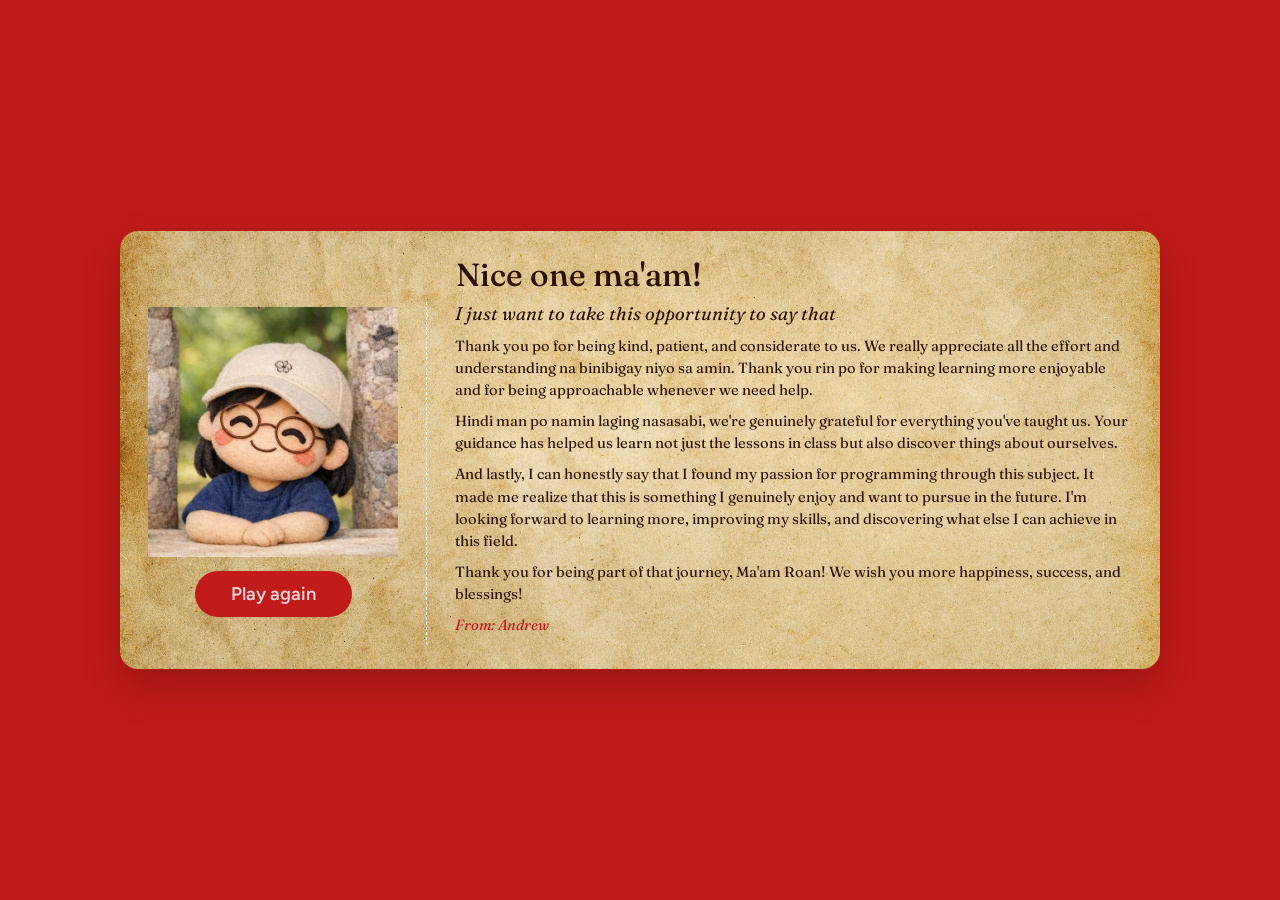
==== message.html @ 349ca29d "PUSH" ====
<!doctype html>
<html lang="en">
<head>
    <meta charset="utf-8">
    <meta name="viewport" content="width=device-width, initial-scale=1, viewport-fit=cover">
    <title>ECARD</title>
    <link href="https://fonts.googleapis.com/css2?family=Fraunces:ital,opsz,wght@0,9..144,500;1,9..144,400&family=Figtree:wght@400;600&display=swap" rel="stylesheet">
    <link rel="stylesheet" href="style.css">
</head>
<body>
    <video class="bg-video" src="videos/bg.mp4" autoplay muted loop playsinline></video>

    <!-- PAGE 3 of 3: the message -->
    <main class="card wide">
        <div id="game">
            <h1 id="title"></h1>

            <div class="board done" id="board">
                <div class="photo" id="photo"></div>
            </div>

            <div class="tools" id="tools">
                <a class="btn" href="puzzle.html">Play again</a>
            </div>

            <section class="msg show" id="msg">
                <h2 id="mTitle"></h2>
                <div id="mBody"></div>
                <p class="from" id="mFrom"></p>
            </section>
        </div>
    </main>

    <script src="card.js"></script>
    <script src="message.js"></script>
</body>
</html>
---- style.css ----
/* colors used across the page */
:root {
  --bg: #c01a1a;
  --card: #cd952e;
  --ink: #ffffffd1;
  --muted: #000000;
  --accent: #c01a1a;
  --line: #ffffff;
}

* {
  box-sizing: border-box;
}

body {
  margin: 0;
  min-height: 100vh;
  padding: 24px 16px;
  display: grid;
  place-items: center;
  background: var(--bg);
  color: var(--ink);
  font-family: "Figtree", sans-serif;
}

/* the card in the middle */
.card {
  width: 100%;
  max-width: 340px;
  padding: 28px 24px;
  /* card color on top of the picture (the 0.75 controls how much of the picture shows) */
  background: url("images/gold.jpg") center / cover,
    var(--card);
  color: #2b1200;
  border-radius: 18px;
  box-shadow: 0 18px 40px rgba(0, 0, 0, 0.18);
  text-align: center;
}

.card.wide .board {
  margin-top: 52px;
}


h1 {
  margin: 0 0 8px;
  font-family: "Fraunces", serif;
  font-weight: 500;
  font-size: 2rem;
}

.sub {
  margin: 0 0 20px;
  color: var(--muted);
}

/* "click me" screen */
.gift {
  font-size: 5.5rem;
  margin-bottom: 12px;
  animation: bounce 1.6s ease-in-out infinite;
}

.click-btn {
  padding: 12px 32px;
  font-size: 1.0rem;
  font-weight: 600;
  color: white;
  background: var(--accent);
  border: 0;
  border-radius: 999px;
  cursor: pointer;
  transition: ease 0.2s;
}

.click-btn:hover {
  filter: brightness(1.5);
  transform: scale(1.06);
}

/* puzzle */
.board {
  display: grid;
  grid-template-columns: repeat(3, 1fr);
  gap: 5px;
  aspect-ratio: 1;
  transition: gap 0.8s;
}

.tile {
  padding: 0;
  border: 0;
  border-radius: 8px;
  background-color: var(--line);
  background-size: 300% 300%;
  cursor: pointer;
}

.tile:hover {
  transform: scale(0.97);
}

.tile.sel {
  outline: 3px solid var(--accent);
  outline-offset: -3px;
}

.tile.ok {
  cursor: default;
}

/* when solved, the gap disappears */
.board.done {
  gap: 0;
}

.board.done .tile {
  border-radius: 0;
  transform: none;
}

.status {
  min-height: 1.4em;
  margin: 14px 0;
  color: var(--muted);
}

.btn {
  padding: 12px 36px;
  font-size: 1.15rem;
  font-weight: 600;
  color: var(--ink);
  background: var(--bg);
  border-radius: 999px;
  border: none;
  cursor: pointer;
  transition: ease 0.2s;
}

.btn:hover {
  filter: brightness(1.5);
  transform: scale(1.06);
}

/* the message that appears after solving */
.msg {
  display: none;
  margin-top: 22px;
  padding-top: 20px;
  border-top: 1.5px dashed var(--line);
  text-align: left;
  font-family: "Fraunces", serif;
  animation: rise 0.9s;
}

.msg.show {
  display: block;
}

.msg h2 {
  margin: 0 0 10px;
  font-weight: 400;
  font-style: italic;
}

.msg p {
  margin: 0 0 14px;
  font-size: 1.08rem;
  line-height: 1.65;
}

.msg .from {
  margin: 0;
  font-style: italic;
  color: var(--bg);
}

/* animations */
@keyframes rise {
  from {
    opacity: 0;
    transform: translateY(14px);
  }
}

@keyframes bounce {
  50% {
    transform: translateY(-10px);
  }
}

/* wide layout after solving: puzzle on the left, message on the right */
.card {
  transition: max-width 0.5s;
}

@media (min-width: 700px) {
  .card.wide {
    max-width: 1040px;
    padding: 24px 28px;
  }

  .card.wide #game {
    display: grid;
    grid-template-columns: 250px 1fr;
    grid-template-areas:
      "board title"
      "board msg"
      "tools msg";
    grid-template-rows: auto auto 1fr;
    column-gap: 28px;
  }

  .card.wide #title {
    grid-area: title;
    align-self: end;
    padding-left: 29.5px;
    text-align: left;
  }

  .card.wide #board {
    grid-area: board;
  }

  .card.wide #status {
    grid-area: status;
  }

  .card.wide #tools {
    grid-area: tools;
    align-self: start;
    margin-top: 14px;
  }

  .card.wide .msg h2 {
    font-size: 1.15rem;
  }

  .card.wide .msg p {
    font-size: 0.92rem;
    line-height: 1.5;
    margin-bottom: 9px;
  }

  .card.wide .msg {
    grid-area: msg;
    align-self: start;
    margin: 0;
    padding: 0 0 0 28px;
    border-top: 0;
    font-size: 0.92rem;
    border-left: 1.5px dashed var(--line);
  }
}

/* small screens: shrink the puzzle so less scrolling is needed */
@media (max-width: 699px) {
  .card.wide {
    max-width: 100%;
    padding: 16px 16px;
  }

  .card.wide h1 {
    font-size: 1.3rem;
    margin-bottom: 6px;
  }

  .card.wide .board {
    max-width: 110px;
    margin: 0 auto;
  }

  .card.wide .tools .btn {
    padding: 6px 20px;
    font-size: 0.85rem;
  }

  .card.wide .msg {
    margin-top: 12px;
    padding-top: 12px;
  }

  .card.wide .msg h2 {
    font-size: 0.95rem;
    margin-bottom: 6px;
  }

  .card.wide .msg p {
    font-size: 0.8rem;
    line-height: 1.4;
    margin-bottom: 8px;
  }
}

/* video background */
.bg-video {
  position: fixed;
  inset: 0;
  width: 100%;
  height: 100%;
  object-fit: cover;   /* fills the screen without stretching */
  filter: brightness(0.7);   /* darkens the video a little; remove this line if you don't want it*/
  z-index: -1;         /* keeps it behind the card */
}

/* extras for the 3-page version */
a.click-btn,
a.btn {
  display: inline-block;
  text-decoration: none;
}

.board .photo {
  grid-column: 1 / -1;
  grid-row: 1 / -1;
  background-size: cover;
  background-position: center;
}
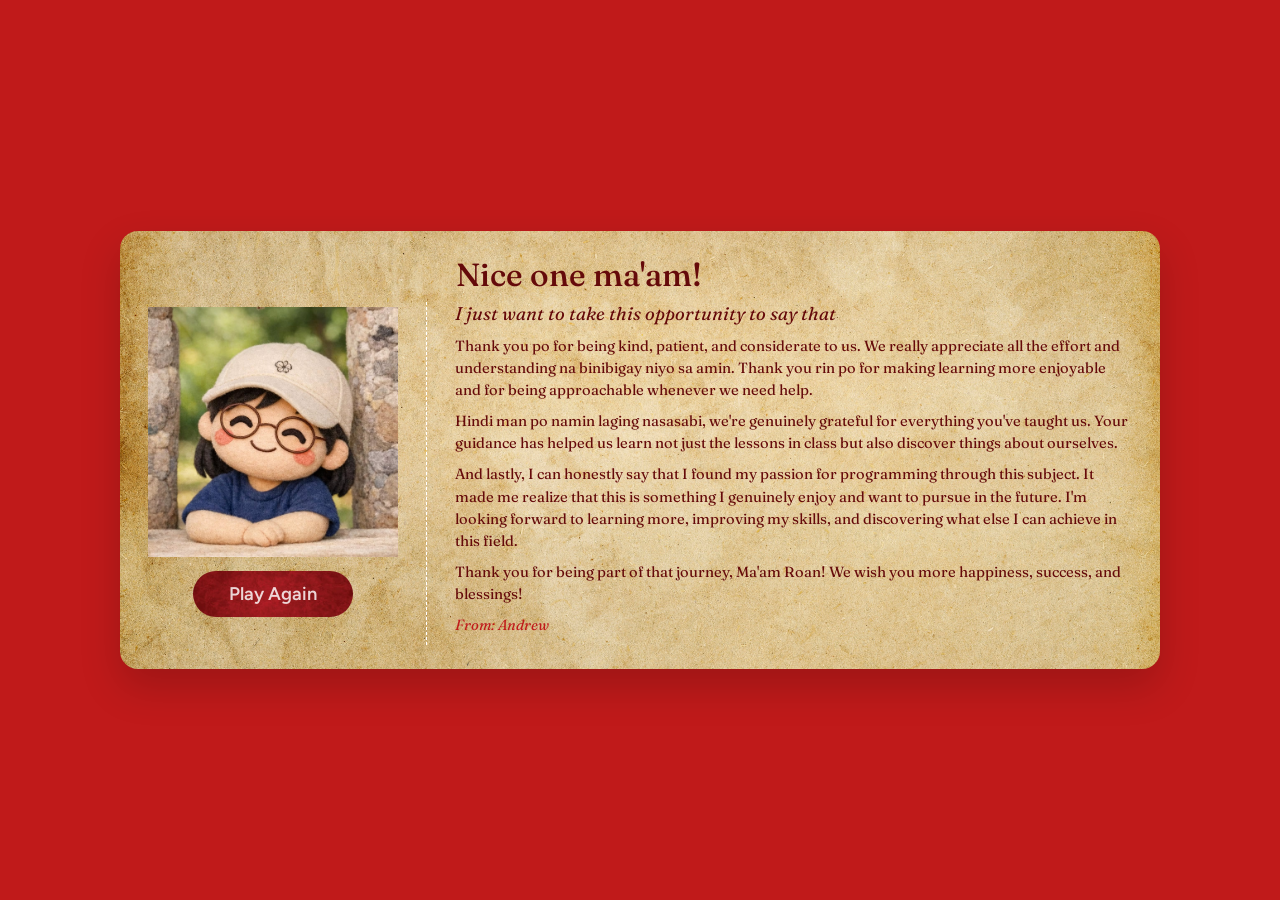
==== commit 5cf00329: "push" ====
--- a/message.html
+++ b/message.html
@@ -20,7 +20,7 @@
             </div>
 
             <div class="tools" id="tools">
-                <a class="btn" href="puzzle.html">Play again</a>
+                <a class="btn" href="puzzle.html">Play Again</a>
             </div>
 
             <section class="msg show" id="msg">
--- a/style.css
+++ b/style.css
@@ -3,7 +3,7 @@
   --bg: #c01a1a;
   --card: #cd952e;
   --ink: #ffffffd1;
-  --muted: #000000;
+  --muted: #2c0606;
   --accent: #c01a1a;
   --line: #ffffff;
 }
@@ -31,7 +31,7 @@
   /* card color on top of the picture (the 0.75 controls how much of the picture shows) */
   background: url("images/gold.jpg") center / cover,
     var(--card);
-  color: #2b1200;
+  color: #650a0a;
   border-radius: 18px;
   box-shadow: 0 18px 40px rgba(0, 0, 0, 0.18);
   text-align: center;
@@ -71,6 +71,9 @@
   border-radius: 999px;
   cursor: pointer;
   transition: ease 0.2s;
+
+  background: url("images/btn-texture.jpg") center / cover,
+    var(--card);
 }
 
 .click-btn:hover {
@@ -135,6 +138,9 @@
   border: none;
   cursor: pointer;
   transition: ease 0.2s;
+
+    background: url("images/btn-texture.jpg") center / cover,
+    var(--card);
 }
 
 .btn:hover {
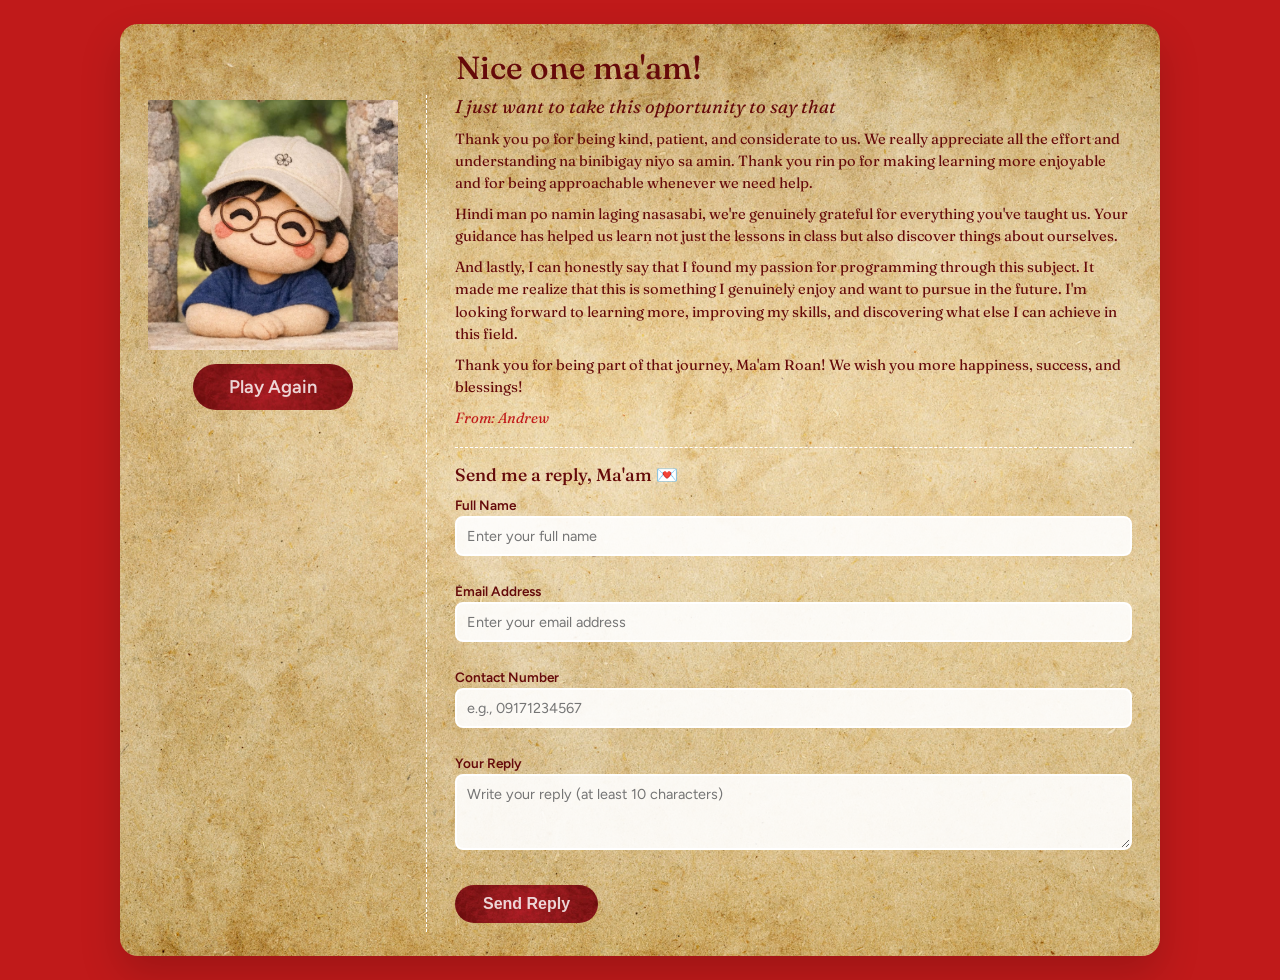
==== commit 9978df29: "push" ====
--- a/message.html
+++ b/message.html
@@ -27,6 +27,38 @@
                 <h2 id="mTitle"></h2>
                 <div id="mBody"></div>
                 <p class="from" id="mFrom"></p>
+
+                <!-- Reply form (validated with JavaScript + RegEx, Unit VII) -->
+                <form id="replyForm" class="reply" novalidate>
+                    <h3>Send me a reply, Ma'am 💌</h3>
+
+                    <div class="form-group">
+                        <label for="fullname">Full Name</label>
+                        <input type="text" id="fullname" placeholder="Enter your full name" autocomplete="name">
+                        <span id="nameMsg" class="error-msg" aria-live="polite"></span>
+                    </div>
+
+                    <div class="form-group">
+                        <label for="email">Email Address</label>
+                        <input type="text" id="email" placeholder="Enter your email address" autocomplete="email">
+                        <span id="emailMsg" class="error-msg" aria-live="polite"></span>
+                    </div>
+
+                    <div class="form-group">
+                        <label for="contact">Contact Number</label>
+                        <input type="text" id="contact" placeholder="e.g., 09171234567" inputmode="numeric" autocomplete="tel">
+                        <span id="contactMsg" class="error-msg" aria-live="polite"></span>
+                    </div>
+
+                    <div class="form-group">
+                        <label for="reply">Your Reply</label>
+                        <textarea id="reply" rows="3" placeholder="Write your reply (at least 10 characters)"></textarea>
+                        <span id="replyMsg" class="error-msg" aria-live="polite"></span>
+                    </div>
+
+                    <button type="submit" class="btn send-btn">Send Reply</button>
+                    <p id="formResult" class="form-result" aria-live="polite"></p>
+                </form>
             </section>
         </div>
     </main>
--- a/style.css
+++ b/style.css
@@ -322,3 +322,130 @@
   background-size: cover;
   background-position: center;
 }
+
+/* reply form (client-side validation) */
+.reply {
+  margin-top: 18px;
+  padding-top: 16px;
+  border-top: 1.5px dashed var(--line);
+  font-family: "Figtree", sans-serif;
+  text-align: left;
+}
+
+.reply h3 {
+  margin: 0 0 12px;
+  font-family: "Fraunces", serif;
+  font-weight: 500;
+  font-size: 1.1rem;
+}
+
+.form-group {
+  margin-bottom: 10px;
+}
+
+.form-group label {
+  display: block;
+  margin-bottom: 3px;
+  font-weight: 600;
+  font-size: 0.85rem;
+}
+
+.form-group input,
+.form-group textarea {
+  width: 100%;
+  padding: 9px 10px;
+  font: inherit;
+  font-size: 0.9rem;
+  color: #3b0606;
+  background: #ffffffe6;
+  border: 2px solid #ffffff;
+  border-radius: 8px;
+  resize: vertical;
+}
+
+.form-group input:focus,
+.form-group textarea:focus {
+  outline: 2px solid var(--accent);
+  outline-offset: 1px;
+}
+
+.form-group input.invalid,
+.form-group textarea.invalid {
+  border-color: #8b0000;
+}
+
+.form-group input.valid,
+.form-group textarea.valid {
+  border-color: #0b6b2e;
+}
+
+.error-msg {
+  display: block;
+  min-height: 1.1em;
+  margin-top: 3px;
+  color: #8b0000;
+  font-size: 0.8rem;
+  font-weight: 600;
+}
+
+.success-msg {
+  display: block;
+  margin-top: 3px;
+  color: #0b5d2a;
+  font-size: 0.8rem;
+  font-weight: 700;
+}
+
+.send-btn {
+  margin-top: 4px;
+  padding: 10px 28px;
+  font-size: 1rem;
+}
+
+.form-result {
+  margin: 10px 0 0;
+  font-weight: 700;
+  color: #0b5d2a;
+}
+
+/* "type Roan" gate on the first page (HTML5 validation) */
+.gate {
+  display: flex;
+  flex-direction: column;
+  gap: 10px;
+  align-items: center;
+}
+
+.gate label {
+  font-weight: 600;
+  color: var(--muted);
+}
+
+.gate input {
+  width: 100%;
+  padding: 10px 12px;
+  font: inherit;
+  text-align: center;
+  color: #3b0606;
+  background: #ffffffe6;
+  border: 2px solid #ffffff;
+  border-radius: 999px;
+}
+
+.gate input:focus {
+  outline: 2px solid var(--accent);
+  outline-offset: 1px;
+}
+
+.gate input:user-invalid {
+  border-color: #8b0000;
+}
+
+.gate input:user-valid {
+  border-color: #0b6b2e;
+}
+
+button.click-btn {
+  display: inline-block;
+  font-family: inherit;
+}
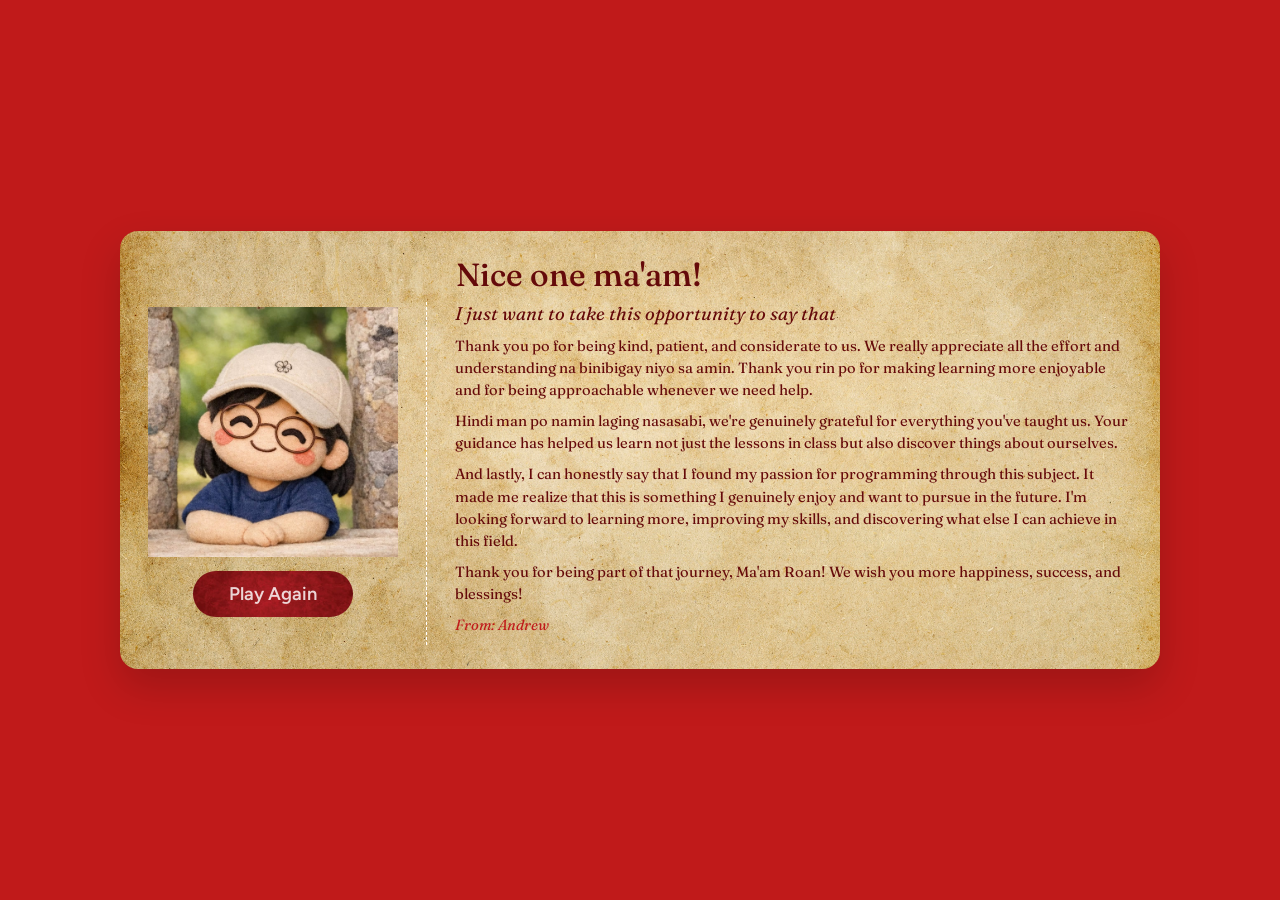
==== commit a54701c5: "push" ====
--- a/message.html
+++ b/message.html
@@ -27,38 +27,6 @@
                 <h2 id="mTitle"></h2>
                 <div id="mBody"></div>
                 <p class="from" id="mFrom"></p>
-
-                <!-- Reply form (validated with JavaScript + RegEx, Unit VII) -->
-                <form id="replyForm" class="reply" novalidate>
-                    <h3>Send me a reply, Ma'am 💌</h3>
-
-                    <div class="form-group">
-                        <label for="fullname">Full Name</label>
-                        <input type="text" id="fullname" placeholder="Enter your full name" autocomplete="name">
-                        <span id="nameMsg" class="error-msg" aria-live="polite"></span>
-                    </div>
-
-                    <div class="form-group">
-                        <label for="email">Email Address</label>
-                        <input type="text" id="email" placeholder="Enter your email address" autocomplete="email">
-                        <span id="emailMsg" class="error-msg" aria-live="polite"></span>
-                    </div>
-
-                    <div class="form-group">
-                        <label for="contact">Contact Number</label>
-                        <input type="text" id="contact" placeholder="e.g., 09171234567" inputmode="numeric" autocomplete="tel">
-                        <span id="contactMsg" class="error-msg" aria-live="polite"></span>
-                    </div>
-
-                    <div class="form-group">
-                        <label for="reply">Your Reply</label>
-                        <textarea id="reply" rows="3" placeholder="Write your reply (at least 10 characters)"></textarea>
-                        <span id="replyMsg" class="error-msg" aria-live="polite"></span>
-                    </div>
-
-                    <button type="submit" class="btn send-btn">Send Reply</button>
-                    <p id="formResult" class="form-result" aria-live="polite"></p>
-                </form>
             </section>
         </div>
     </main>
@@ -66,4 +34,4 @@
     <script src="card.js"></script>
     <script src="message.js"></script>
 </body>
-</html>
+</html>
